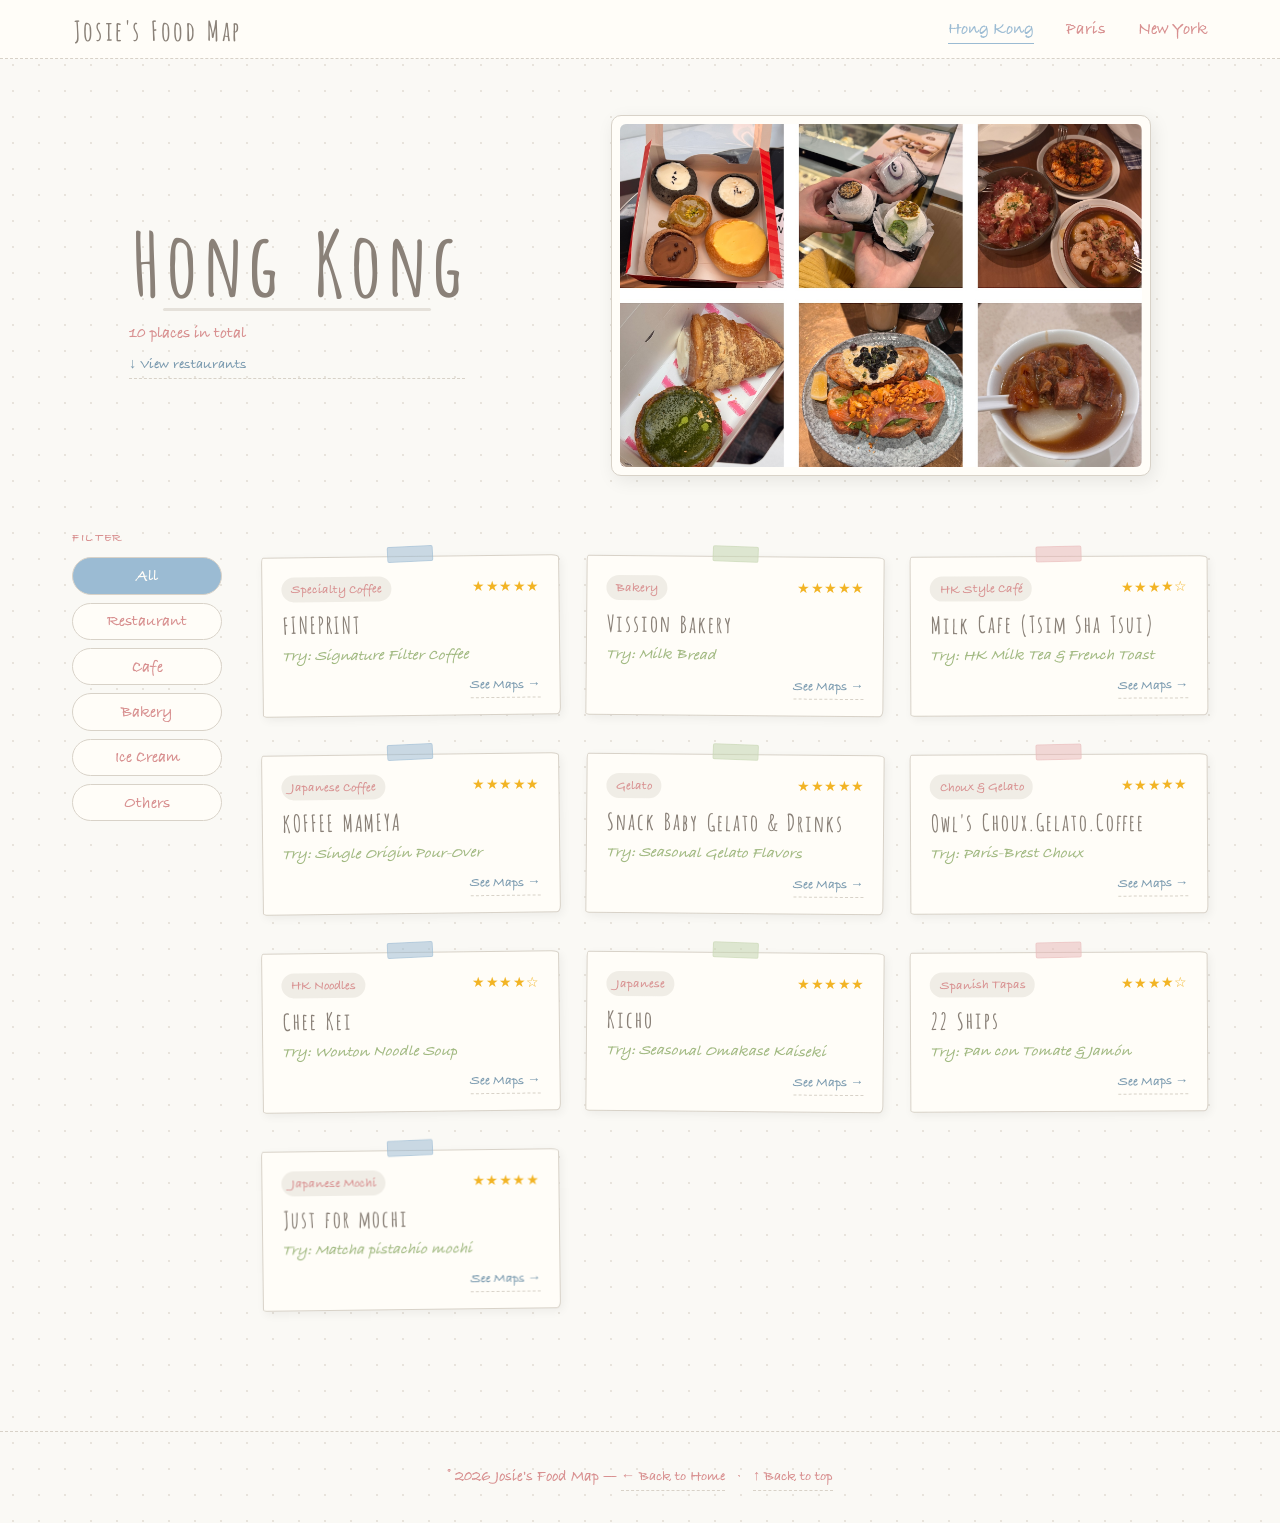
==== hongkong.html @ fcade63c "Initial commit" ====
<!DOCTYPE html>
<html lang="en">
<head>
    <meta charset="UTF-8">
    <meta name="viewport" content="width=device-width, initial-scale=1.0">
    <title>Hong Kong – Josie's Food Map</title>
    <link rel="stylesheet" href="style.css">
</head>
<body>

    <header>
        <nav class="navbar">
            <a href="index.html" class="nav-brand">Josie's Food Map</a>
            <ul class="nav-links">
                <li><a href="hongkong.html" class="active" aria-current="page">Hong Kong</a></li>
                <li><a href="paris.html">Paris</a></li>
                <li><a href="newyork.html">New York</a></li>
            </ul>
        </nav>
    </header>

    <main id="main-content">

        <section class="city-hero">
            <div class="city-hero-content">
                <div class="city-hero-text">
                    <h1 class="city-name">Hong Kong</h1>
                    <p class="place-count" id="place-count">10 places in total</p>
                    <a href="#restaurants" class="anchor-link">↓ View restaurants</a>
                </div>
                <figure class="city-hero-photo">
                    <img
                        src="images/foodhk.JPG"
                        srcset="images/foodhk.JPG 1x, images/foodhk@2x.JPG 2x"
                        width="550"
                        height="344"
                        alt="Food photo from Hong Kong">
                </figure>
            </div>
        </section>

        <section id="restaurants" class="city-content">

            <aside class="filter-sidebar" aria-label="Filter restaurants by category">
                <h2 class="filter-title">Filter</h2>
                <button class="filter-btn active" data-category="all">All</button>
                <button class="filter-btn" data-category="restaurant">Restaurant</button>
                <button class="filter-btn" data-category="cafe">Cafe</button>
                <button class="filter-btn" data-category="bakery">Bakery</button>
                <button class="filter-btn" data-category="ice-cream">Ice Cream</button>
                <button class="filter-btn" data-category="others">Others</button>
            </aside>

            <div class="cards-grid" id="cards-grid">

                <article class="restaurant-card" data-category="cafe">
                    <div class="card-header">
                        <span class="card-cuisine">Specialty Coffee</span>
                        <span class="card-rating" aria-label="5 out of 5 stars">★★★★★</span>
                    </div>
                    <h3 class="card-name">FINEPRINT</h3>
                    <p class="card-dishes">Try: Signature Filter Coffee</p>
                    <a href="https://www.google.com/maps/place/FINEPRINT/data=!4m2!3m1!1s0x3404012ac808187f:0xaf577b9323de7979"
                       class="card-maps" target="_blank" rel="noopener noreferrer">See Maps →</a>
                </article>

                <article class="restaurant-card" data-category="bakery">
                    <div class="card-header">
                        <span class="card-cuisine">Bakery</span>
                        <span class="card-rating" aria-label="5 out of 5 stars">★★★★★</span>
                    </div>
                    <h3 class="card-name">Vission Bakery</h3>
                    <p class="card-dishes">Try: Milk Bread</p>
                    <a href="https://www.google.com/maps/place/Vission+Bakery/data=!4m2!3m1!1s0x3404014dda17d187:0x924f300af7d0018"
                       class="card-maps" target="_blank" rel="noopener noreferrer">See Maps →</a>
                </article>

                <article class="restaurant-card" data-category="cafe">
                    <div class="card-header">
                        <span class="card-cuisine">HK Style Café</span>
                        <span class="card-rating" aria-label="4 out of 5 stars">★★★★☆</span>
                    </div>
                    <h3 class="card-name">Milk Cafe (Tsim Sha Tsui)</h3>
                    <p class="card-dishes">Try: HK Milk Tea &amp; French Toast</p>
                    <a href="https://www.google.com/maps/place/Milk+Cafe+(Tsim+Sha+Tsui)/data=!4m2!3m1!1s0x34040195a27bfd65:0x2d10527d2b6f0185"
                       class="card-maps" target="_blank" rel="noopener noreferrer">See Maps →</a>
                </article>

                <article class="restaurant-card" data-category="cafe">
                    <div class="card-header">
                        <span class="card-cuisine">Japanese Coffee</span>
                        <span class="card-rating" aria-label="5 out of 5 stars">★★★★★</span>
                    </div>
                    <h3 class="card-name">KOFFEE MAMEYA</h3>
                    <p class="card-dishes">Try: Single Origin Pour-Over</p>
                    <a href="https://www.google.com/maps/place/KOFFEE+MAMEYA/data=!4m2!3m1!1s0x3404012ec0c5ca1d:0xd633ed7f94092b0c"
                       class="card-maps" target="_blank" rel="noopener noreferrer">See Maps →</a>
                </article>

                <article class="restaurant-card" data-category="ice-cream">
                    <div class="card-header">
                        <span class="card-cuisine">Gelato</span>
                        <span class="card-rating" aria-label="5 out of 5 stars">★★★★★</span>
                    </div>
                    <h3 class="card-name">Snack Baby Gelato &amp; Drinks</h3>
                    <p class="card-dishes">Try: Seasonal Gelato Flavors</p>
                    <a href="https://www.google.com/maps/place/Snack+Baby+Gelato+%26+Drinks+(Hollywood+Road)/data=!4m2!3m1!1s0x3404010024e5c5f9:0x8365fdd8f00447b4"
                       class="card-maps" target="_blank" rel="noopener noreferrer">See Maps →</a>
                </article>

                <article class="restaurant-card" data-category="ice-cream">
                    <div class="card-header">
                        <span class="card-cuisine">Choux &amp; Gelato</span>
                        <span class="card-rating" aria-label="5 out of 5 stars">★★★★★</span>
                    </div>
                    <h3 class="card-name">Owl's Choux.Gelato.Coffee</h3>
                    <p class="card-dishes">Try: Paris-Brest Choux</p>
                    <a href="https://www.google.com/maps/place/Owl's+Choux.Gelato.Coffee/data=!4m2!3m1!1s0x340400ee1c532f33:0x11012520930d333a"
                       class="card-maps" target="_blank" rel="noopener noreferrer">See Maps →</a>
                </article>

                <article class="restaurant-card" data-category="restaurant">
                    <div class="card-header">
                        <span class="card-cuisine">HK Noodles</span>
                        <span class="card-rating" aria-label="4 out of 5 stars">★★★★☆</span>
                    </div>
                    <h3 class="card-name">Chee Kei</h3>
                    <p class="card-dishes">Try: Wonton Noodle Soup</p>
                    <a href="https://www.google.com/maps/place/Chee+Kei/data=!4m2!3m1!1s0x340400ed8fbc2f3d:0x8b661f7a72d221f2"
                       class="card-maps" target="_blank" rel="noopener noreferrer">See Maps →</a>
                </article>

                <article class="restaurant-card" data-category="restaurant">
                    <div class="card-header">
                        <span class="card-cuisine">Japanese</span>
                        <span class="card-rating" aria-label="5 out of 5 stars">★★★★★</span>
                    </div>
                    <h3 class="card-name">Kicho</h3>
                    <p class="card-dishes">Try: Seasonal Omakase Kaiseki</p>
                    <a href="https://www.google.com/maps/place/Kicho/data=!4m2!3m1!1s0x3404016daaa36505:0xb4cee1414362bde1"
                       class="card-maps" target="_blank" rel="noopener noreferrer">See Maps →</a>
                </article>

                <article class="restaurant-card" data-category="restaurant">
                    <div class="card-header">
                        <span class="card-cuisine">Spanish Tapas</span>
                        <span class="card-rating" aria-label="4 out of 5 stars">★★★★☆</span>
                    </div>
                    <h3 class="card-name">22 Ships</h3>
                    <p class="card-dishes">Try: Pan con Tomate &amp; Jamón</p>
                    <a href="https://www.google.com/maps/place/22+Ships/data=!4m2!3m1!1s0x3404005cd7c50eb7:0xe607c1e425161a1d"
                       class="card-maps" target="_blank" rel="noopener noreferrer">See Maps →</a>
                </article>

                <article class="restaurant-card" data-category="others">
                    <div class="card-header">
                        <span class="card-cuisine">Japanese Mochi</span>
                        <span class="card-rating" aria-label="5 out of 5 stars">★★★★★</span>
                    </div>
                    <h3 class="card-name">Just for mochi</h3>
                    <p class="card-dishes">Try: Matcha pistachio mochi</p>
                    <a href="https://www.google.com/maps/place/Just+for+mochi/data=!4m2!3m1!1s0x3404007b406e2fcd:0xa5058093e74099b7"
                       class="card-maps" target="_blank" rel="noopener noreferrer">See Maps →</a>
                </article>

            </div>
        </section>

    </main>

    <footer>
        <p>© 2026 Josie's Food Map &mdash; <a href="index.html" class="anchor-link">← Back to Home</a> &ensp;·&ensp; <a href="#main-content" class="anchor-link">↑ Back to top</a></p>
    </footer>

    <script src="script.js"></script>
</body>
</html>
---- style.css ----
/* fonts */

@font-face {
    font-family: 'Amatica SC';
    font-weight: 700;
    font-style: normal;
    font-display: swap;
    src: url('fonts/AmaticaSC-Bold.woff2') format('woff2');
}

@font-face {
    font-family: 'Bradley Hand';
    font-weight: 400;
    font-style: normal;
    font-display: swap;
    src: url('fonts/BradleyHand-Bold.woff2') format('woff2');
}

/* defined parameters */

:root {
    --bg:     #faf9f5;
    --paper:  #fffdf8;
    --muted:   #d89090;
    --label: #a1b981;
    --text:  #8a8178;
    --line:   #d8d2c8;
    --blue:   #9bbbd3;
    --cream:  #f3eadc;

    --accent:       #7a9aaf;
    --accent-hover: #5e8099;
    --star:         #f2b425;

    --font-display: 'Amatica SC', 'Bradley Hand ITC', cursive;
    --font-body:    'Bradley Hand', 'Bradley Hand ITC', cursive;

    --nav-height:  58px;
    --max-width:   1200px;
    --gap:         1.6rem;
}

*,
*::before,
*::after {
    box-sizing: border-box;
    margin: 0;
    padding: 0;
}

html {
    font-size: 16px;
    scroll-behavior: smooth;
}

body {
    font-family: var(--font-body);
    font-size: 1.1rem;
    color: var(--text);
    background-color: var(--bg);
    /* subtle dot-grid: notebook / graph-paper feel */
    background-image: radial-gradient(circle, rgba(216, 210, 200, 0.55) 1px, transparent 1px);
    background-size: 26px 26px;
    line-height: 1.6;
}

img {
    max-width: 100%;
    display: block;
}


h1 {
    font-family: var(--font-display);
    font-size: 4rem;
    font-weight: 700;
    line-height: 1.1;
}

h2 {
    font-family: var(--font-display);
    font-size: 2rem;
    font-weight: 700;
    line-height: 1.2;
}

h3 {
    font-family: var(--font-display);
    font-size: 1.4rem;
    font-weight: 700;
    line-height: 1.2;
}

p {
    font-family: var(--font-body);
    font-size: 1.15rem;
    line-height: 1.7;
}

/* links */

a:link    { color: var(--accent); text-decoration: none; }
a:visited { color: #6a8a9a; }
a:hover   { color: var(--accent-hover); text-decoration: underline; }
a:active  { color: var(--text); }

/* header navigation */

header {
    position: sticky;
    top: 0;
    z-index: 100;
    background-color: var(--paper);
    border-bottom: 1.5px dashed var(--line);
}

.navbar {
    max-width: var(--max-width);
    margin: 0 auto;
    padding: 0 2rem;
    height: var(--nav-height);
    display: flex;
    align-items: center;
    justify-content: space-between;
}

.nav-brand {
    font-family: var(--font-display);
    font-size: 1.7rem;
    font-weight: 700;
    color: var(--text) !important;
    text-decoration: none !important;
    letter-spacing: 0.02em;
    transition: color 0.2s;
}
.nav-brand:hover { color: var(--muted) !important; }

.nav-links {
    list-style: none;
    display: flex;
    gap: 2rem;
}

.nav-links a {
    font-family: var(--font-body);
    font-size: 1.05rem;
    color: var(--muted);
    text-decoration: none;
    padding-bottom: 3px;
    border-bottom: 1.5px solid transparent;
    transition: color 0.2s, border-color 0.2s;
}
.nav-links a:visited { color: var(--muted); }
.nav-links a:hover,
.nav-links a.active {
    color: var(--blue);
    border-bottom-color: var(--blue);
    text-decoration: none;
}


main {
    max-width: var(--max-width);
    margin: 0 auto;
    padding: 2.5rem 2rem;
}

/* index page intro (flex)*/

.hero {
    padding: 3.5rem 0 3rem;
}

.hero-content {
    display: flex;
    gap: 4rem;
    align-items: flex-start;
    justify-content: space-around;
}

.hero-text { 
    flex: 0 1 500px; 
    text-align: center;}

.site-title {
    text-align: center;
    font-size: 5rem;
    margin-bottom: 0.5rem;
    line-height: 1;
    color: var(--text);
}

.site-title::after {
    content: '';
    display: block;
    height: 3px;
    width: 50%;
    background: var(--star);
    border-radius: 3px;
    margin: 8px auto 0;
    opacity: 0.6;
}

.hero-subtitle {
    text-align: center;
    font-family: var(--font-body);
    font-size: 1.4rem;
    font-weight: 400;
    color: var(--muted);
    margin-top: 3rem;
}

.hero-description {
    text-align: center;
    font-size: 1.2rem;
    max-width: 500px;
    margin: 2rem auto;
    color: var(--text);
    line-height: 1.8;
}

.hero-cta {
    display: block;
    width: fit-content;
    margin: auto;
    font-family: var(--font-body);
    font-size: 1.5rem;
    color: var(--blue);
    border-bottom: 2px dashed var(--line);
    padding-bottom: 2px;
}

/* video styled like a photo in a white sleeve */
.hero-video-wrap {
    flex: 0 0 320px;
    transform: rotate(1.5deg);
    filter: drop-shadow(4px 6px 16px rgba(0, 0, 0, 0.10));
}

.hero-video-wrap video {
    width: 100%;
    height: auto;
    border-radius: 3px 8px 4px 6px / 6px 3px 7px 4px;
    background: var(--cream);
    border: 7px solid var(--paper);
    outline: 1.5px solid var(--line);
}

/* index page city map button (grid)*/

.city-section {
    padding: 3rem 0 4rem;
}

.city-grid {
    display: grid;
    grid-template-columns: repeat(3, 1fr);
    gap: 2.8rem;
    align-items: start;
}

/* Polaroid photo card */
.city-overall {
    background: var(--paper);
    padding: 8px 8px 0;
    border: 1px solid var(--line);
    box-shadow: 3px 5px 18px rgba(0, 0, 0, 0.08), 1px 1px 0 rgba(0, 0, 0, 0.03);
    transition: transform 0.25s ease, box-shadow 0.25s ease;
}

.city-overall:nth-child(1) { transform: rotate(-1.3deg); }
.city-overall:nth-child(2) { transform: rotate(0.9deg); }
.city-overall:nth-child(3) { transform: rotate(-0.5deg); }

.city-overall:hover {
    transform: rotate(0deg) translateY(-6px);
    box-shadow: 5px 12px 30px rgba(0, 0, 0, 0.12);
}

.city-card {
    display: block;
    overflow: hidden;
    text-decoration: none;
}
.city-card:hover { text-decoration: none; }

.city-card-img {
    width: 100%;
    height: auto;
    display: block;
    transition: opacity 0.22s;
}
.city-card:hover .city-card-img { opacity: 0.90; }

/* polaroid caption strip */
.city-card-name {
    font-family: var(--font-display);
    font-size: 1.65rem;
    color: var(--text);
    text-align: center;
    padding: 0.75rem 0.5rem 1rem;
    letter-spacing: 0.03em;
}

/* city page intro */

.city-hero {
    padding: 1rem 0rem;
    margin-bottom: 2.5rem;
}

.city-hero-content {
    display: flex;
    flex-direction: row;
    justify-content: space-around;
    align-items: flex-start;
    gap: 2rem;
}

.city-hero-text {
    display: flex;
    align-self: center;
    flex-direction: column;
    gap: 0.4rem;
}

.city-hero-photo {
    flex: 0 0 540px;
    background: var(--paper);
    border: 1px solid var(--line);
    border-radius: 10px;
    padding: 0.5rem;
    box-shadow: 3px 5px 18px rgba(0, 0, 0, 0.08);
}

.city-hero-photo img {
    width: 100%;
    height: auto;
    border-radius: 6px;
}

.city-name {
    font-size: 5.5rem;
    line-height: 1;
    margin-bottom: 0.15rem;
    color: var(--text);
    display: inline-block;
    position: relative;
}

/* soft underline under city name */
.city-name::after {
    content: '';
    display: block;
    height: 3px;
    width: 80%;
    background: var(--line);
    border-radius: 3px;
    margin: 8px auto 0;
    opacity: 0.6;
}

.place-count {
    font-size: 1rem;
    color: var(--muted);
}

.anchor-link {
    font-family: var(--font-body);
    font-size: 0.9rem;
    color: var(--muted);
    border-bottom: 1px dashed var(--line);
    display: inline-block;
    padding-bottom: 1px;
    text-decoration: none;
    transition: color 0.18s, border-color 0.18s;
}
.anchor-link:hover {
    color: var(--text);
    border-bottom-color: var(--text);
    text-decoration: none;
}

/* city page content */

.city-content {
    display: grid;
    grid-template-columns: 150px 1fr;
    gap: 2.5rem;
    align-items: start;
}

/* city page filter bar (flex) */

.filter-sidebar {
    position: sticky;
    top: calc(var(--nav-height) + 1.2rem);
    display: flex;
    flex-direction: column;
    gap: 0.5rem;
}

.filter-title {
    font-family: var(--font-body);
    font-size: 0.75rem;
    text-transform: uppercase;
    letter-spacing: 0.14em;
    color: var(--muted);
    margin-bottom: 0.2rem;
}

.filter-btn {
    display: block;
    width: 100%;
    padding: 0.48rem 0.85rem;
    background: var(--paper);
    border: 1.5px solid var(--line);
    border-radius: 20px;
    font-family: var(--font-body);
    font-size: 1rem;
    color: var(--muted);
    cursor: pointer;
    text-align: center;
    transition: background 0.18s, color 0.18s, border-color 0.18s;
}
.filter-btn:hover {
    background: rgba(216, 210, 200, 0.28);
    border-color: var(--line);
    color: var(--text);
}
.filter-btn:focus-visible {
    outline: 2px solid var(--text);
    outline-offset: 2px;
}
.filter-btn.active {
    background: var(--blue);
    color: var(--paper);
    border-color: var(--line);
}

/* restaurant card */

.cards-grid {
    display: grid;
    grid-template-columns: repeat(3, 1fr);
    gap: var(--gap);
    padding-top: 0.8rem;  /* room above tape strips */
}


.restaurant-card {
    background: var(--paper);
    border: 1.5px solid var(--line);
    border-radius: 2px 8px 4px 6px / 6px 3px 7px 2px;
    padding: 1.2rem 1.2rem 1rem;
    display: flex;
    flex-direction: column;
    gap: 0.5rem;
    position: relative;
    margin-top: 12px;  
    box-shadow: 2px 3px 10px rgba(0, 0, 0, 0.055);
    transition: transform 0.22s ease, box-shadow 0.22s ease;
}


.restaurant-card:nth-child(3n+1) { transform: rotate(-0.7deg); }
.restaurant-card:nth-child(3n+2) { transform: rotate( 0.5deg); }
.restaurant-card:nth-child(3n)   { transform: rotate(-0.3deg); }

.restaurant-card:hover {
    transform: rotate(0deg) translateY(-5px);
    box-shadow: 4px 9px 24px rgba(0, 0, 0, 0.10);
}

/* tape strip*/
.restaurant-card::before {
    content: '';
    position: absolute;
    top: -11px;
    left: 50%;
    width: 46px;
    height: 16px;
    border-radius: 2px;
    z-index: 2;
}

.restaurant-card:nth-child(3n+1)::before {
    transform: translateX(-50%) rotate(-2deg);
    background: rgba(155, 187, 211, 0.52);
    border: 1px solid rgba(155, 187, 211, 0.45);
}
.restaurant-card:nth-child(3n+2)::before {
    transform: translateX(-50%) rotate(1.8deg);
    background: rgba(201, 216, 182, 0.58);
    border: 1px solid rgba(201, 216, 182, 0.50);
}
.restaurant-card:nth-child(3n)::before {
    transform: translateX(-50%) rotate(-1.2deg);
    background: rgba(232, 185, 184, 0.52);
    border: 1px solid rgba(232, 185, 184, 0.45);
}


.card-header {
    display: flex;
    justify-content: space-between;
    align-items: center;
    gap: 0.5rem;
}

/* cuisine tag */
.card-cuisine {
    font-family: var(--font-body);
    font-size: 0.80rem;
    padding: 0.15rem 0.6rem;
    border-radius: 20px;
    white-space: nowrap;
    overflow: hidden;
    text-overflow: ellipsis;
    max-width: 62%;
    background: rgba(216, 210, 200, 0.38);
    color: var(--muted);
}

.card-rating {
    font-size: 0.88rem;
    color: var(--star);
    letter-spacing: 0.03em;
    flex-shrink: 0;
}

.card-name {
    font-family: var(--font-display);
    font-size: 1.45rem;
    color: var(--text);
    line-height: 1.15;
}

.card-dishes {
    font-size: 0.96rem;
    color: var(--label);
    flex: 1;
    font-style: italic;
    line-height: 1.55;
}

.card-maps {
    font-family: var(--font-body);
    font-size: 0.84rem;
    color: var(--muted);
    align-self: flex-end;
    text-decoration: none;
    border-bottom: 1.5px dashed var(--line);
    padding-bottom: 1px;
    transition: color 0.18s, border-color 0.18s;
}
.card-maps:hover {
    color: var(--text);
    border-bottom-color: var(--text);
    text-decoration: none;
}
.card-maps:visited { color: var(--muted); }

/* footer */

footer {
    background: transparent;
    border-top: 1.5px dashed var(--line);
    padding: 2rem;
    text-align: center;
    margin-top: 5rem;
}

footer p {
    font-size: 0.95rem;
    color: var(--muted);
}

footer a:link,
footer a:visited { color: var(--muted); }
footer a:hover   { color: var(--text); text-decoration: none; }

/* responsive design */

/* Tablet: 2-column card grid */
@media (max-width: 1024px) {
    .cards-grid  { grid-template-columns: repeat(2, 1fr); }
    .city-grid   { grid-template-columns: repeat(2, 1fr); }
    .hero-content { gap: 2.5rem; }
    .hero-video-wrap { flex: 0 0 220px; }
    .city-hero-photo { flex-basis: 360px; }
}

/* Mobile: single-column layout */
@media (max-width: 768px) {
    main { padding: 1rem; }

    h1 { font-size: 2.8rem; }
    h2 { font-size: 1.5rem; }

    .navbar {
        padding: 0 1rem;
        flex-wrap: wrap;
        height: auto;
        padding-top: 0.75rem;
        padding-bottom: 0.75rem;
        gap: 0.5rem;
    }
    .nav-links   { gap: 1.2rem; }
    .nav-links a { font-size: 1rem; }

    .hero        { padding: 1.5rem 0 1rem; }
    .hero-content { 
        flex-direction: column;
        gap:1rem;  }
    .hero-text {
            flex: none;
            width: 100%;
        }
    .hero-video-wrap {
        flex: none;
        margin: 0 auto;
        width: 100%;
        max-width: 350px;
        transform: rotate(0deg);
        filter: none;
    }
    .site-title  { font-size: 3rem; }

    /* city grid: 1 column; flatten rotations on small screen */
    .city-grid   { grid-template-columns: 1fr; }
    .city-overall { transform: rotate(0deg) !important; }

    .city-name   { font-size: 3.5rem; }

    .city-hero-content {
        flex-direction: column;
        align-items: center;
        gap: 1rem;
        text-align: center;
    }

    .city-hero-photo {
        width: 100%;
        max-width: 320px;
        flex: none;
    }

    /* city content: 1 column */
    .city-content {
        grid-template-columns: 1fr;
        gap: 1.5rem;
    }

    /* filter sidebar: horizontal scrollable row */
    .filter-sidebar {
        position: static;
        flex-direction: row;
        flex-wrap: wrap;
        gap: 0.4rem;
    }
    .filter-btn {
        width: auto;
        flex: 0 0 auto;
        padding: 0.35rem 0.75rem;
        font-size: 0.95rem;
    }

    /* cards: 1 column; flatten card rotations */
    .cards-grid { grid-template-columns: 1fr; }
    .restaurant-card:nth-child(3n+1),
    .restaurant-card:nth-child(3n+2),
    .restaurant-card:nth-child(3n)   { transform: rotate(0); }
}
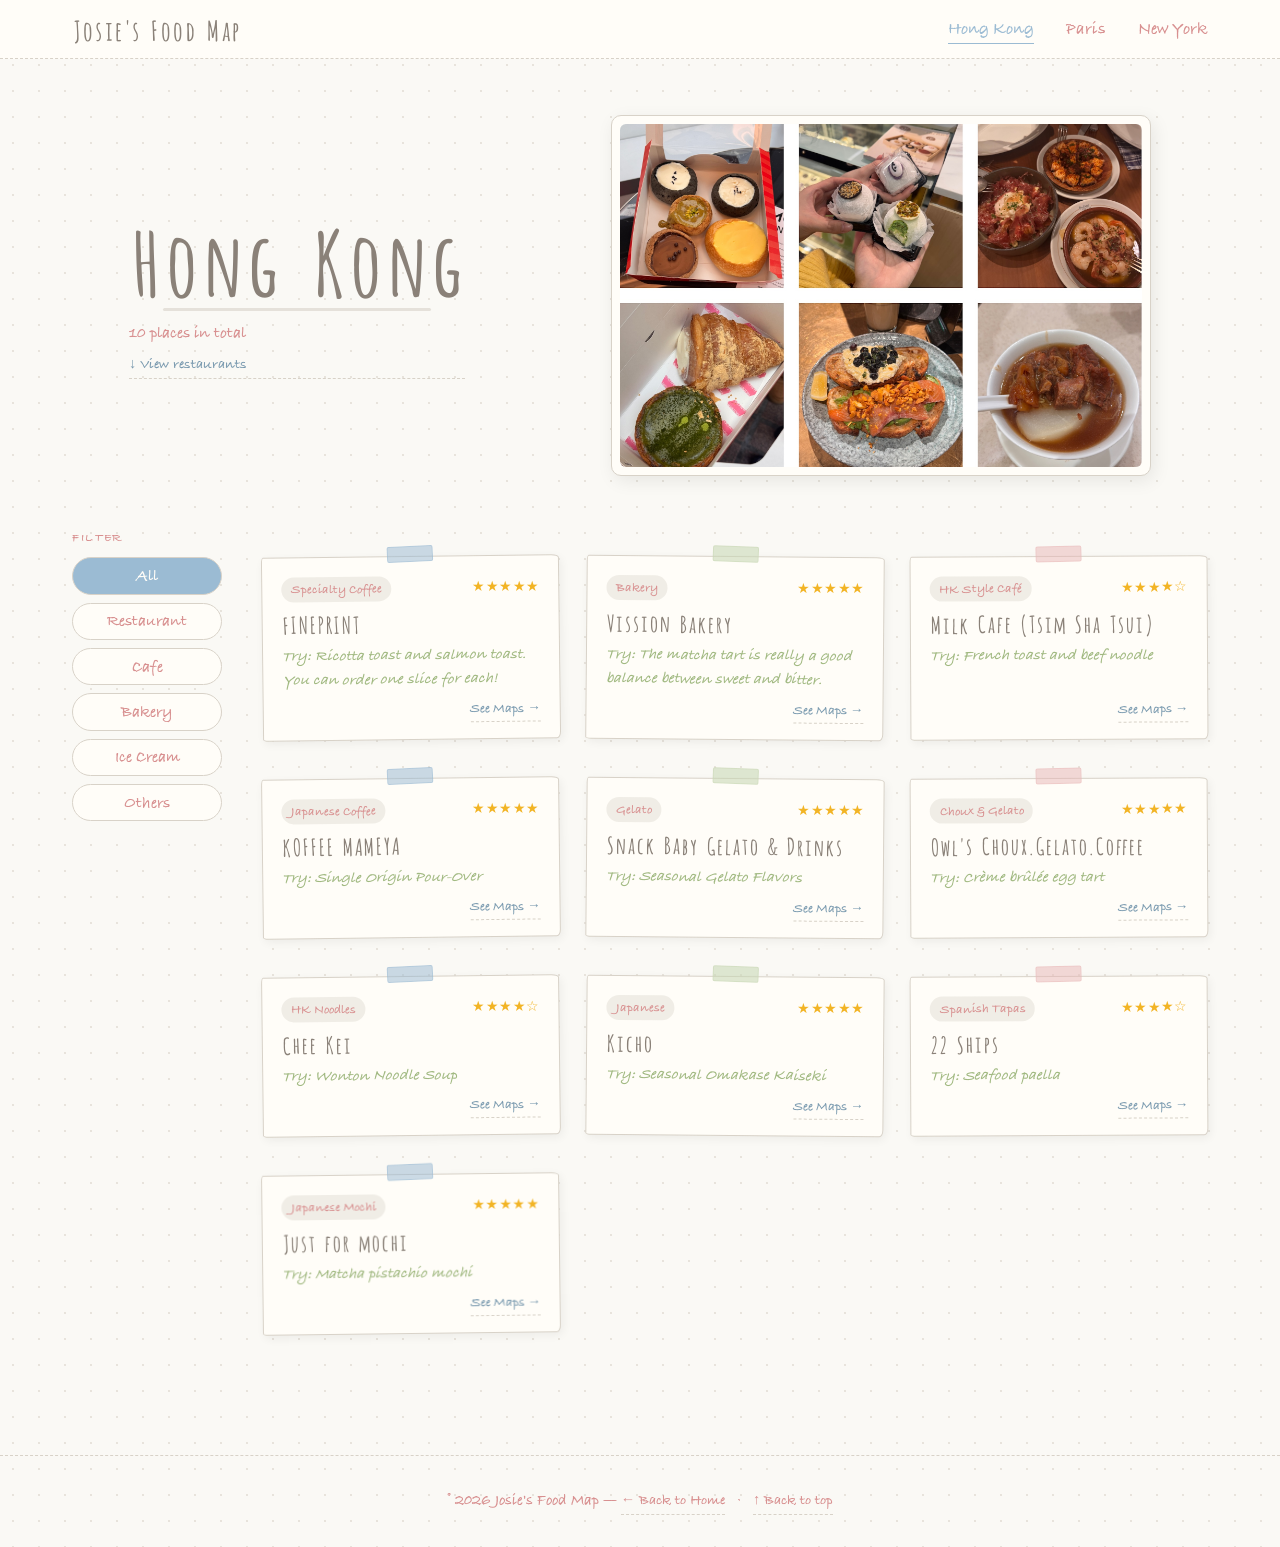
==== commit 49d7609a: "Update Hongkong recommendations" ====
--- a/hongkong.html
+++ b/hongkong.html
@@ -59,7 +59,7 @@
                         <span class="card-rating" aria-label="5 out of 5 stars">★★★★★</span>
                     </div>
                     <h3 class="card-name">FINEPRINT</h3>
-                    <p class="card-dishes">Try: Signature Filter Coffee</p>
+                    <p class="card-dishes">Try: Ricotta toast and salmon toast. You can order one slice for each!</p>
                     <a href="https://www.google.com/maps/place/FINEPRINT/data=!4m2!3m1!1s0x3404012ac808187f:0xaf577b9323de7979"
                        class="card-maps" target="_blank" rel="noopener noreferrer">See Maps →</a>
                 </article>
@@ -70,7 +70,7 @@
                         <span class="card-rating" aria-label="5 out of 5 stars">★★★★★</span>
                     </div>
                     <h3 class="card-name">Vission Bakery</h3>
-                    <p class="card-dishes">Try: Milk Bread</p>
+                    <p class="card-dishes">Try: The matcha tart is really a good balance between sweet and bitter. </p>
                     <a href="https://www.google.com/maps/place/Vission+Bakery/data=!4m2!3m1!1s0x3404014dda17d187:0x924f300af7d0018"
                        class="card-maps" target="_blank" rel="noopener noreferrer">See Maps →</a>
                 </article>
@@ -81,7 +81,7 @@
                         <span class="card-rating" aria-label="4 out of 5 stars">★★★★☆</span>
                     </div>
                     <h3 class="card-name">Milk Cafe (Tsim Sha Tsui)</h3>
-                    <p class="card-dishes">Try: HK Milk Tea &amp; French Toast</p>
+                    <p class="card-dishes">Try: French toast and beef noodle</p>
                     <a href="https://www.google.com/maps/place/Milk+Cafe+(Tsim+Sha+Tsui)/data=!4m2!3m1!1s0x34040195a27bfd65:0x2d10527d2b6f0185"
                        class="card-maps" target="_blank" rel="noopener noreferrer">See Maps →</a>
                 </article>
@@ -114,7 +114,7 @@
                         <span class="card-rating" aria-label="5 out of 5 stars">★★★★★</span>
                     </div>
                     <h3 class="card-name">Owl's Choux.Gelato.Coffee</h3>
-                    <p class="card-dishes">Try: Paris-Brest Choux</p>
+                    <p class="card-dishes">Try: Crème brûlée egg tart</p>
                     <a href="https://www.google.com/maps/place/Owl's+Choux.Gelato.Coffee/data=!4m2!3m1!1s0x340400ee1c532f33:0x11012520930d333a"
                        class="card-maps" target="_blank" rel="noopener noreferrer">See Maps →</a>
                 </article>
@@ -147,7 +147,7 @@
                         <span class="card-rating" aria-label="4 out of 5 stars">★★★★☆</span>
                     </div>
                     <h3 class="card-name">22 Ships</h3>
-                    <p class="card-dishes">Try: Pan con Tomate &amp; Jamón</p>
+                    <p class="card-dishes">Try: Seafood paella</p>
                     <a href="https://www.google.com/maps/place/22+Ships/data=!4m2!3m1!1s0x3404005cd7c50eb7:0xe607c1e425161a1d"
                        class="card-maps" target="_blank" rel="noopener noreferrer">See Maps →</a>
                 </article>
